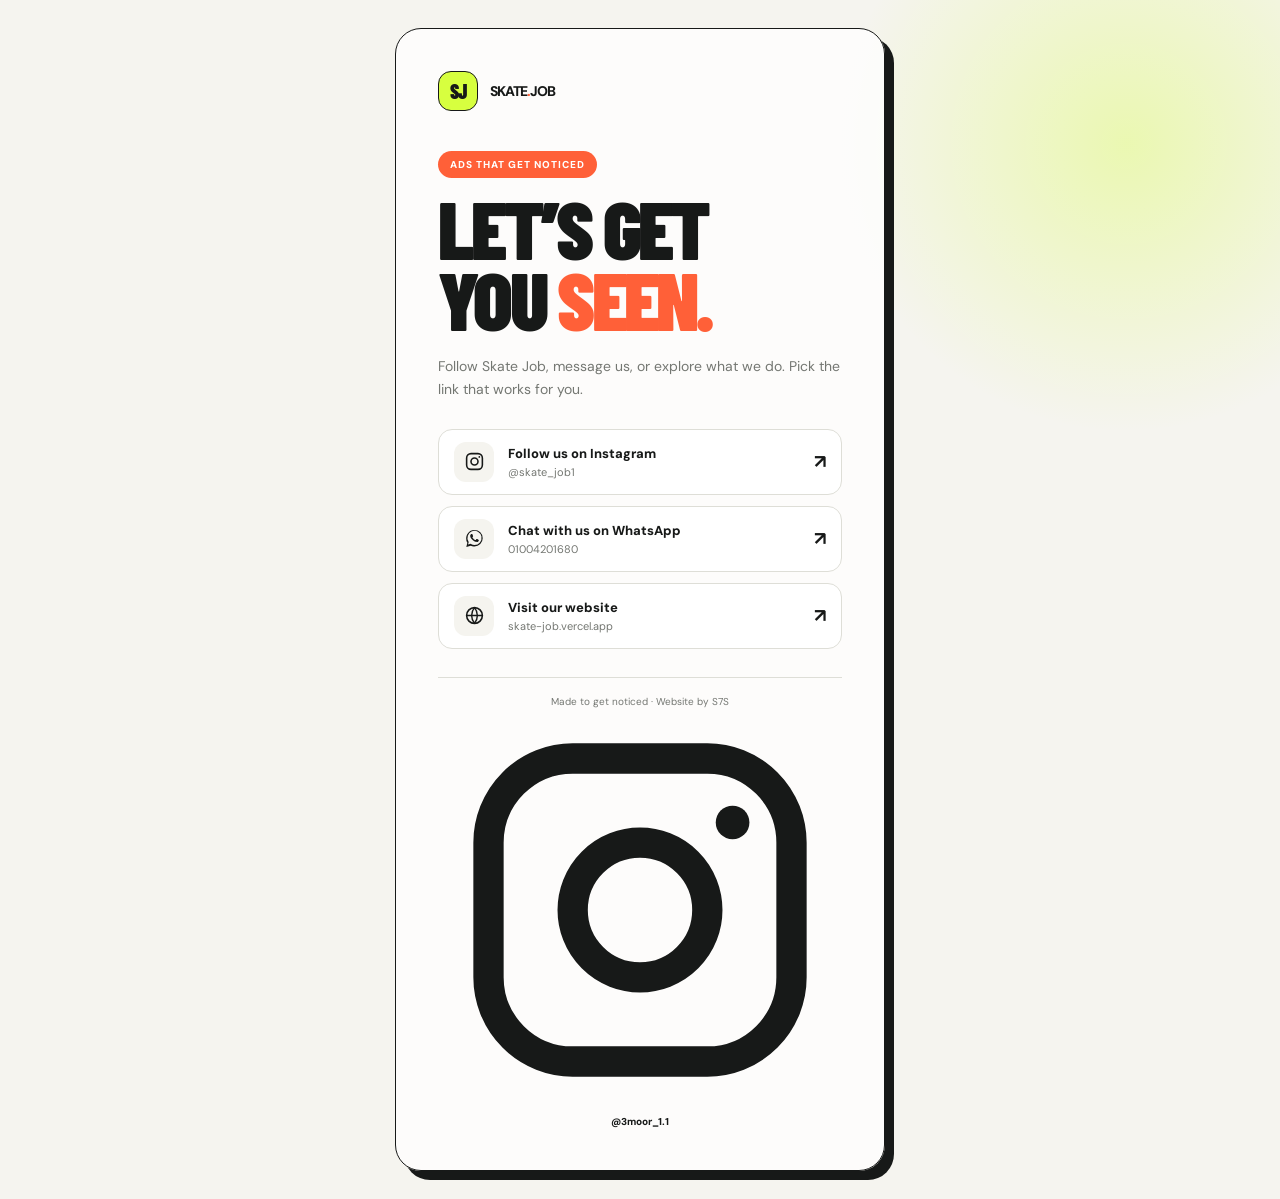
==== connect.html @ 805e794d "Add developer credit to connect.html footer Updated the connect.html file to include a developer cre" ====
<!DOCTYPE html>
<html lang="en">
  <head>
    <meta charset="UTF-8" />
    <meta name="viewport" content="width=device-width, initial-scale=1" />
    <meta name="theme-color" content="#f5f4ef" />
    <meta
      name="description"
      content="Connect with Skate Job on Instagram, WhatsApp, or visit our website."
    />
    <title>Connect with Skate Job</title>
    <link rel="preconnect" href="https://fonts.googleapis.com" />
    <link rel="preconnect" href="https://fonts.gstatic.com" crossorigin />
    <link
      href="https://fonts.googleapis.com/css2?family=Barlow+Condensed:wght@600;700;800;900&family=DM+Sans:wght@400;500;600;700;800&display=swap"
      rel="stylesheet"
    />
    <style>
      :root {
        color-scheme: light;
        --paper: #f5f4ef;
        --ink: #171918;
        --muted: #747772;
        --line: #deded7;
        --lime: #d7ff3f;
        --orange: #ff6038;
        --display: "Barlow Condensed", Impact, sans-serif;
        --body: "DM Sans", Arial, sans-serif;
      }

      * {
        box-sizing: border-box;
      }

      body {
        min-height: 100vh;
        margin: 0;
        padding: 28px 20px;
        display: grid;
        place-items: center;
        background:
          radial-gradient(circle at 88% 12%, rgba(215, 255, 63, 0.35), transparent 18rem),
          var(--paper);
        color: var(--ink);
        font-family: var(--body);
        -webkit-font-smoothing: antialiased;
      }

      a {
        color: inherit;
        text-decoration: none;
        -webkit-tap-highlight-color: transparent;
      }

      a:focus-visible {
        outline: 3px solid var(--orange);
        outline-offset: 4px;
      }

      .connect-card {
        width: min(100%, 490px);
        padding: clamp(26px, 7vw, 42px);
        border: 1px solid var(--ink);
        border-radius: 26px;
        background: rgba(255, 255, 255, 0.78);
        box-shadow: 9px 9px 0 var(--ink);
      }

      .brand {
        display: inline-flex;
        align-items: center;
        gap: 12px;
        font-size: 14px;
        font-weight: 800;
        letter-spacing: -0.07em;
      }

      .brand-mark {
        width: 40px;
        height: 40px;
        display: grid;
        place-items: center;
        border: 1px solid var(--ink);
        border-radius: 13px;
        background: var(--lime);
        font-family: var(--display);
        font-size: 20px;
        font-weight: 900;
      }

      .eyebrow {
        width: fit-content;
        margin: 40px 0 14px;
        padding: 7px 12px;
        border-radius: 20px;
        background: var(--orange);
        color: #fff;
        font-size: 10px;
        font-weight: 800;
        letter-spacing: 0.1em;
        text-transform: uppercase;
      }

      h1 {
        margin: 0;
        font-family: var(--display);
        font-size: clamp(58px, 14vw, 82px);
        font-weight: 900;
        letter-spacing: -0.045em;
        line-height: 0.87;
        text-transform: uppercase;
      }

      h1 span {
        color: var(--orange);
      }

      .intro {
        margin: 20px 0 28px;
        color: var(--muted);
        font-size: 14px;
        line-height: 1.65;
      }

      .links {
        display: grid;
        gap: 11px;
      }

      .link-card {
        min-height: 66px;
        display: flex;
        align-items: center;
        gap: 14px;
        padding: 11px 15px;
        border: 1px solid var(--line);
        border-radius: 14px;
        background: #fff;
        transition: transform 160ms ease, border-color 160ms ease, background 160ms ease;
      }

      .link-card:hover {
        transform: translateY(-2px);
        border-color: var(--ink);
        background: var(--lime);
      }

      .link-icon {
        width: 40px;
        height: 40px;
        flex: 0 0 auto;
        display: grid;
        place-items: center;
        border-radius: 12px;
        background: var(--paper);
      }

      .link-icon svg {
        width: 21px;
        height: 21px;
      }

      .link-copy {
        display: grid;
        gap: 3px;
      }

      .link-title {
        font-size: 13px;
        font-weight: 800;
      }

      .link-detail {
        color: var(--muted);
        font-size: 11px;
      }

      .arrow {
        margin-left: auto;
        font-size: 19px;
        font-weight: 700;
      }

      .footer {
        margin: 28px 0 0;
        padding-top: 17px;
        border-top: 1px solid var(--line);
        color: var(--muted);
        font-size: 10px;
        text-align: center;
      }

      .footer a {
        color: var(--ink);
        font-weight: 800;
      }

      @media (prefers-reduced-motion: reduce) {
        *,
        *::before,
        *::after {
          scroll-behavior: auto !important;
          transition-duration: 0.01ms !important;
        }
      }
    </style>
  </head>
  <body>
    <main class="connect-card">
      <a class="brand" href="https://skate-job.vercel.app/" aria-label="Skate Job website">
        <span class="brand-mark" aria-hidden="true">SJ</span>
        <span>SKATE<span style="color: var(--orange)">.</span>JOB</span>
      </a>

      <p class="eyebrow">Ads that get noticed</p>
      <h1>Let’s get<br />you <span>seen.</span></h1>
      <p class="intro">Follow Skate Job, message us, or explore what we do. Pick the link that works for you.</p>

      <nav class="links" aria-label="Connect with Skate Job">
        <a class="link-card" href="https://www.instagram.com/skate_job1/" target="_blank" rel="noopener noreferrer">
          <span class="link-icon" aria-hidden="true">
            <svg viewBox="0 0 24 24" fill="none">
              <rect x="3" y="3" width="18" height="18" rx="5" stroke="currentColor" stroke-width="1.8" />
              <circle cx="12" cy="12" r="4" stroke="currentColor" stroke-width="1.8" />
              <circle cx="17.5" cy="6.8" r="1" fill="currentColor" />
            </svg>
          </span>
          <span class="link-copy">
            <span class="link-title">Follow us on Instagram</span>
            <span class="link-detail">@skate_job1</span>
          </span>
          <span class="arrow" aria-hidden="true">↗</span>
        </a>

        <a class="link-card" href="https://wa.me/201004201680" target="_blank" rel="noopener noreferrer">
          <span class="link-icon" aria-hidden="true">
            <svg viewBox="0 0 32 32" fill="none">
              <path d="M16.02 3a12.75 12.75 0 0 0-10.9 19.37L3.5 29l6.8-1.78A12.9 12.9 0 0 0 16.02 28h.01A12.5 12.5 0 0 0 28.5 15.5 12.48 12.48 0 0 0 16.02 3Zm0 22.8h-.01a10.7 10.7 0 0 1-5.45-1.49l-.39-.23-4.04 1.06 1.08-3.94-.26-.41a10.73 10.73 0 1 1 9.07 5.01Zm5.89-8.05c-.32-.16-1.9-.94-2.19-1.04-.29-.11-.51-.16-.73.16-.21.32-.83 1.04-1.02 1.26-.19.21-.38.24-.7.08-.32-.16-1.36-.5-2.59-1.59-.96-.85-1.6-1.9-1.79-2.22-.19-.32-.02-.49.14-.65.14-.14.32-.37.48-.56.16-.19.21-.32.32-.54.1-.22.05-.4-.03-.56-.08-.16-.73-1.76-1-2.4-.26-.63-.53-.54-.73-.55h-.62c-.22 0-.57.08-.86.4-.3.32-1.13 1.1-1.13 2.69s1.16 3.12 1.32 3.33c.16.22 2.28 3.48 5.52 4.88.77.33 1.37.53 1.84.68.77.24 1.47.21 2.02.13.62-.09 1.9-.78 2.17-1.53.27-.75.27-1.4.19-1.53-.08-.13-.29-.21-.61-.37Z" fill="currentColor" />
            </svg>
          </span>
          <span class="link-copy">
            <span class="link-title">Chat with us on WhatsApp</span>
            <span class="link-detail">01004201680</span>
          </span>
          <span class="arrow" aria-hidden="true">↗</span>
        </a>

        <a class="link-card" href="https://skate-job.vercel.app/">
          <span class="link-icon" aria-hidden="true">
            <svg viewBox="0 0 24 24" fill="none">
              <circle cx="12" cy="12" r="9" stroke="currentColor" stroke-width="1.8" />
              <path d="M3 12h18M12 3a14 14 0 0 1 0 18m0-18a14 14 0 0 0 0 18" stroke="currentColor" stroke-width="1.6" />
            </svg>
          </span>
          <span class="link-copy">
            <span class="link-title">Visit our website</span>
            <span class="link-detail">skate-job.vercel.app</span>
          </span>
          <span class="arrow" aria-hidden="true">↗</span>
        </a>
      </nav>

      <p class="footer">Made to get noticed · <span class="developer-credit">Website by S7S <a href="https://www.instagram.com/3moor_1.1/" target="_blank" rel="noopener noreferrer" aria-label="Visit S7S on Instagram, @3moor_1.1"><svg viewBox="0 0 24 24" fill="none" aria-hidden="true"><rect x="3" y="3" width="18" height="18" rx="5" stroke="currentColor" stroke-width="1.8" /><circle cx="12" cy="12" r="4" stroke="currentColor" stroke-width="1.8" /><circle cx="17.5" cy="6.8" r="1" fill="currentColor" /></svg><span>@3moor_1.1</span></a></span></p>
    </main>
  </body>
</html>
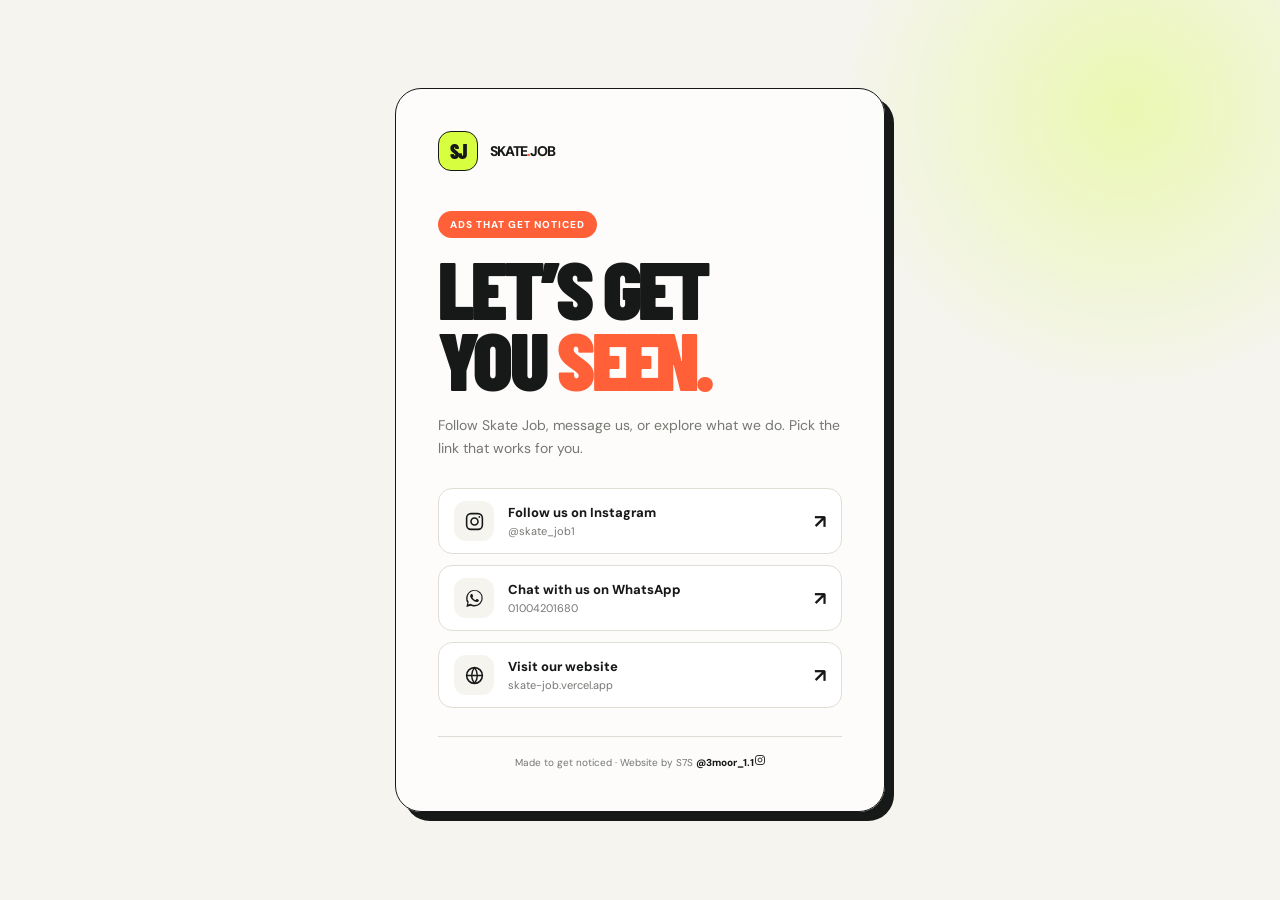
==== commit d9edc974: "Put small Instagram icon beside S7S handle" ====
--- a/connect.html
+++ b/connect.html
@@ -260,7 +260,7 @@
         </a>
       </nav>
 
-      <p class="footer">Made to get noticed · <span class="developer-credit">Website by S7S <a href="https://www.instagram.com/3moor_1.1/" target="_blank" rel="noopener noreferrer" aria-label="Visit S7S on Instagram, @3moor_1.1"><svg viewBox="0 0 24 24" fill="none" aria-hidden="true"><rect x="3" y="3" width="18" height="18" rx="5" stroke="currentColor" stroke-width="1.8" /><circle cx="12" cy="12" r="4" stroke="currentColor" stroke-width="1.8" /><circle cx="17.5" cy="6.8" r="1" fill="currentColor" /></svg><span>@3moor_1.1</span></a></span></p>
+      <p class="footer">Made to get noticed · <span class="developer-credit">Website by S7S <a href="https://www.instagram.com/3moor_1.1/" target="_blank" rel="noopener noreferrer" aria-label="Visit S7S on Instagram, @3moor_1.1"><span>@3moor_1.1</span><svg viewBox="0 0 24 24" width="12" height="12" fill="none" aria-hidden="true"><rect x="3" y="3" width="18" height="18" rx="5" stroke="currentColor" stroke-width="1.8" /><circle cx="12" cy="12" r="4" stroke="currentColor" stroke-width="1.8" /><circle cx="17.5" cy="6.8" r="1" fill="currentColor" /></svg></a></span></p>
     </main>
   </body>
 </html>
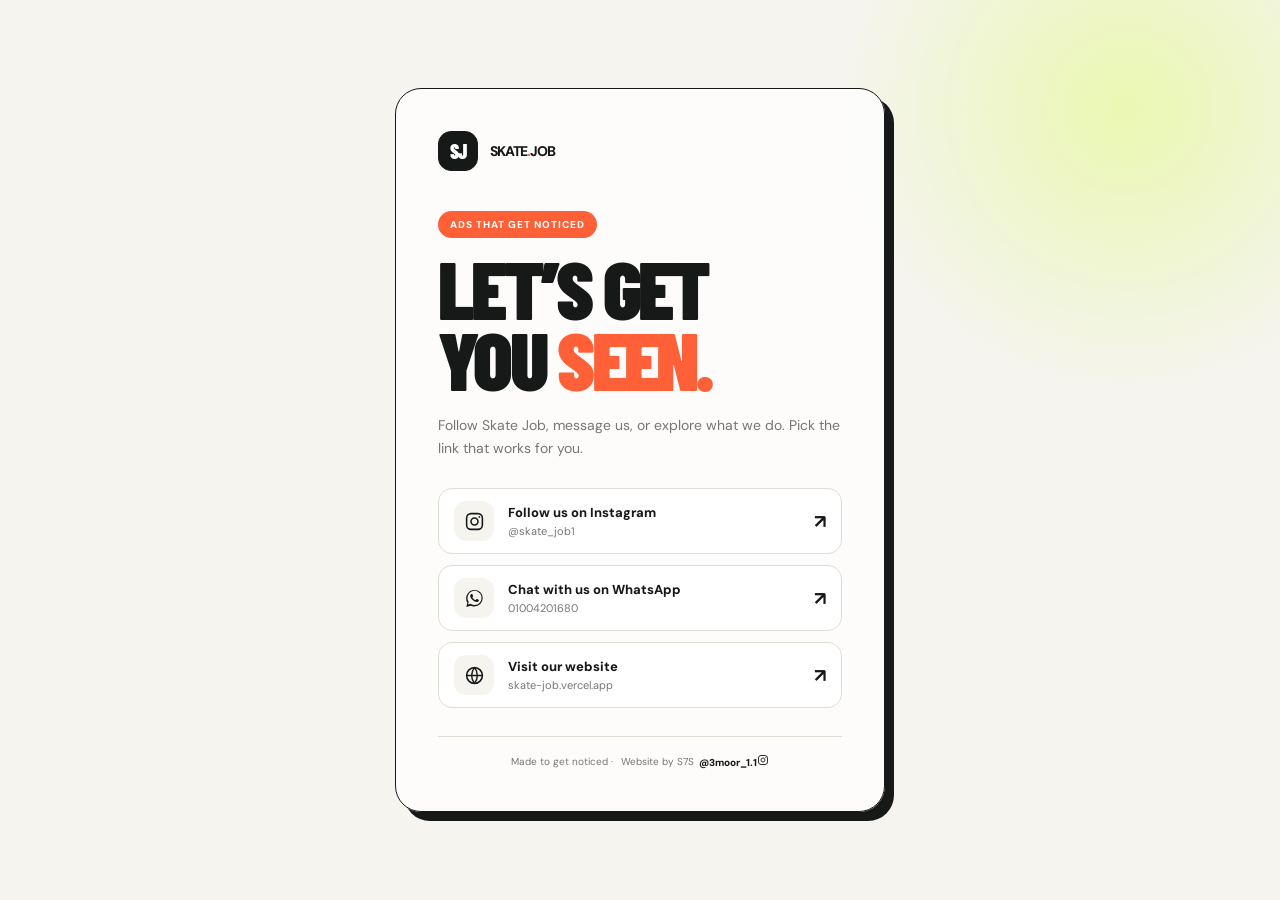
==== commit 6500f1f7: "Update SJ logo and invert QR code colors" ====
--- a/connect.html
+++ b/connect.html
@@ -82,7 +82,8 @@
         place-items: center;
         border: 1px solid var(--ink);
         border-radius: 13px;
-        background: var(--lime);
+        background: var(--ink);
+        color: #fff;
         font-family: var(--display);
         font-size: 20px;
         font-weight: 900;
@@ -195,6 +196,20 @@
         font-weight: 800;
       }
 
+      .developer-credit {
+        display: inline-flex;
+        align-items: center;
+        gap: 5px;
+        margin-left: 5px;
+        white-space: nowrap;
+      }
+
+      .developer-credit svg {
+        width: 12px;
+        height: 12px;
+        flex: 0 0 auto;
+      }
+
       @media (prefers-reduced-motion: reduce) {
         *,
         *::before,
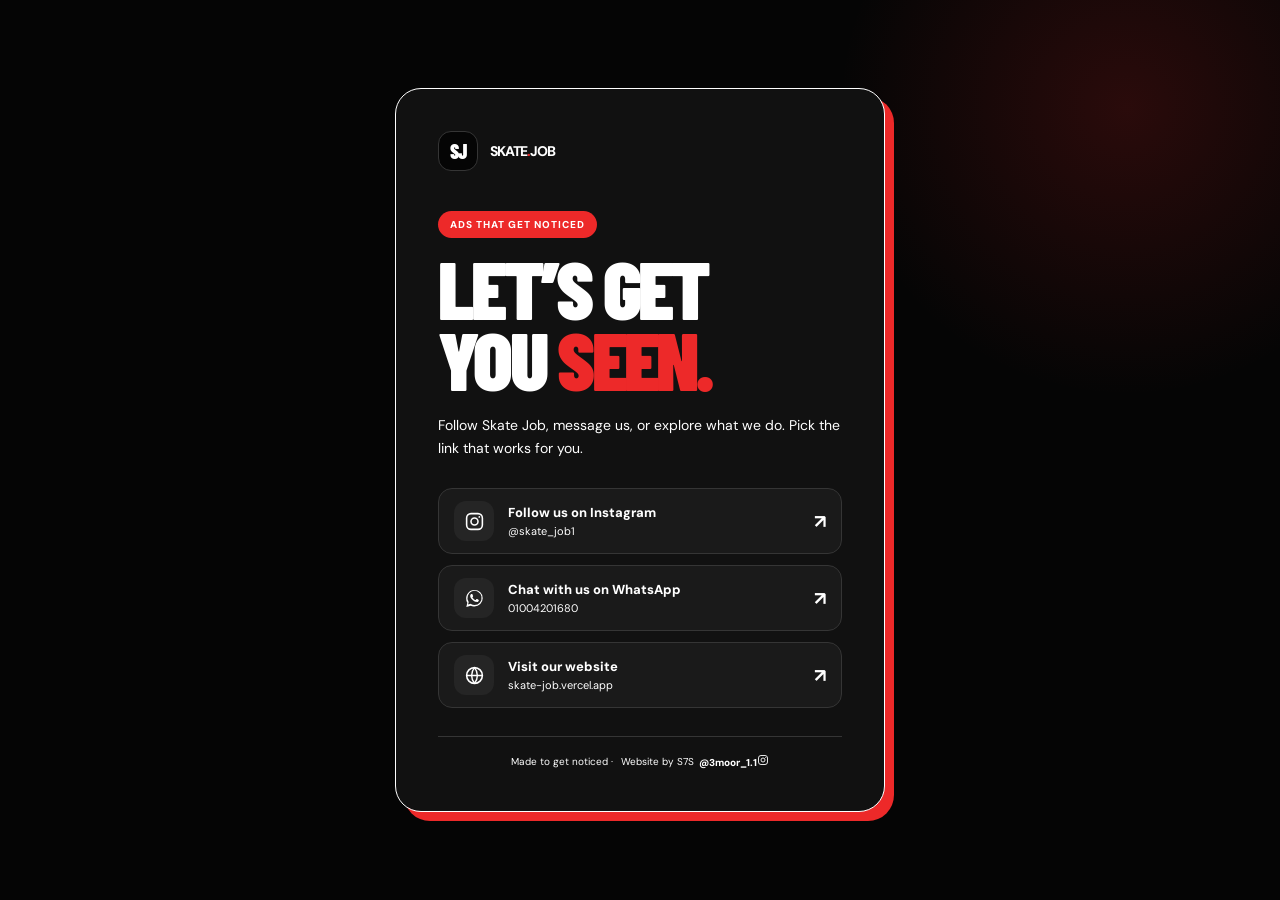
==== commit 14b587b5: "Apply black, white, and red website theme" ====
--- a/connect.html
+++ b/connect.html
@@ -3,7 +3,7 @@
   <head>
     <meta charset="UTF-8" />
     <meta name="viewport" content="width=device-width, initial-scale=1" />
-    <meta name="theme-color" content="#f5f4ef" />
+    <meta name="theme-color" content="#050505" />
     <meta
       name="description"
       content="Connect with Skate Job on Instagram, WhatsApp, or visit our website."
@@ -17,13 +17,13 @@
     />
     <style>
       :root {
-        color-scheme: light;
-        --paper: #f5f4ef;
-        --ink: #171918;
-        --muted: #747772;
-        --line: #deded7;
-        --lime: #d7ff3f;
-        --orange: #ff6038;
+        color-scheme: dark;
+        --paper: #050505;
+        --ink: #ffffff;
+        --muted: #ffffff;
+        --line: #353535;
+        --lime: #ed2929;
+        --orange: #ed2929;
         --display: "Barlow Condensed", Impact, sans-serif;
         --body: "DM Sans", Arial, sans-serif;
       }
@@ -39,7 +39,7 @@
         display: grid;
         place-items: center;
         background:
-          radial-gradient(circle at 88% 12%, rgba(215, 255, 63, 0.35), transparent 18rem),
+          radial-gradient(circle at 88% 12%, rgba(237, 41, 41, 0.16), transparent 18rem),
           var(--paper);
         color: var(--ink);
         font-family: var(--body);
@@ -62,8 +62,8 @@
         padding: clamp(26px, 7vw, 42px);
         border: 1px solid var(--ink);
         border-radius: 26px;
-        background: rgba(255, 255, 255, 0.78);
-        box-shadow: 9px 9px 0 var(--ink);
+        background: #111111;
+        box-shadow: 9px 9px 0 #ed2929;
       }
 
       .brand {
@@ -80,9 +80,9 @@
         height: 40px;
         display: grid;
         place-items: center;
-        border: 1px solid var(--ink);
+        border: 1px solid var(--line);
         border-radius: 13px;
-        background: var(--ink);
+        background: #050505;
         color: #fff;
         font-family: var(--display);
         font-size: 20px;
@@ -136,14 +136,15 @@
         padding: 11px 15px;
         border: 1px solid var(--line);
         border-radius: 14px;
-        background: #fff;
+        background: #1a1a1a;
         transition: transform 160ms ease, border-color 160ms ease, background 160ms ease;
       }
 
       .link-card:hover {
         transform: translateY(-2px);
         border-color: var(--ink);
-        background: var(--lime);
+        background: var(--orange);
+        color: #fff;
       }
 
       .link-icon {
@@ -153,7 +154,7 @@
         display: grid;
         place-items: center;
         border-radius: 12px;
-        background: var(--paper);
+        background: #252525;
       }
 
       .link-icon svg {
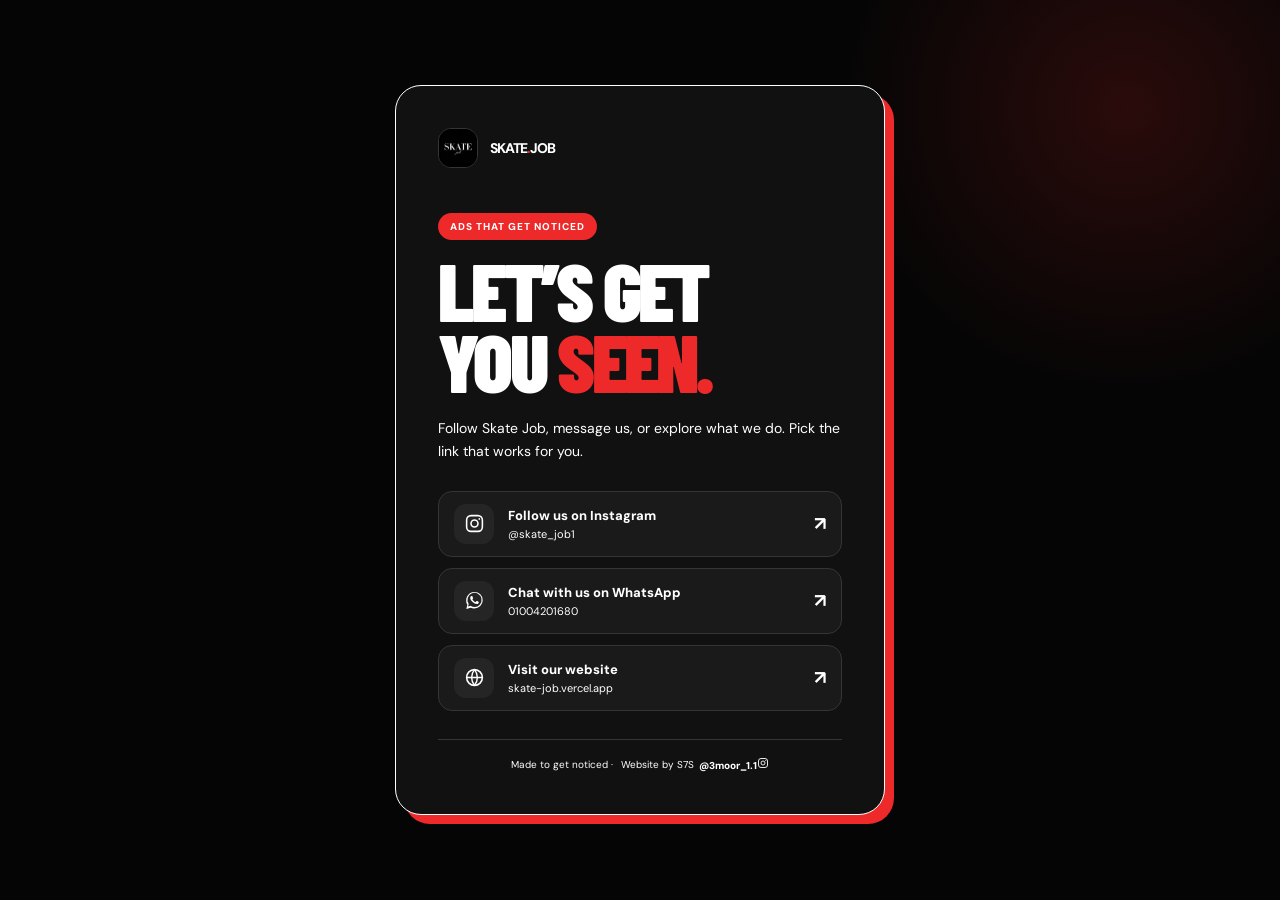
==== commit 6d1f5b89: "Apply logo to connect page" ====
--- a/connect.html
+++ b/connect.html
@@ -75,7 +75,7 @@
         letter-spacing: -0.07em;
       }
 
-      .brand-mark {
+      .brand-mark {         object-fit: cover;
         width: 40px;
         height: 40px;
         display: grid;
@@ -224,7 +224,7 @@
   <body>
     <main class="connect-card">
       <a class="brand" href="https://skate-job.vercel.app/" aria-label="Skate Job website">
-        <span class="brand-mark" aria-hidden="true">SJ</span>
+        <img class="brand-mark" src="brand-logo.jpe" alt="Skate Job logo" />
         <span>SKATE<span style="color: var(--orange)">.</span>JOB</span>
       </a>
 
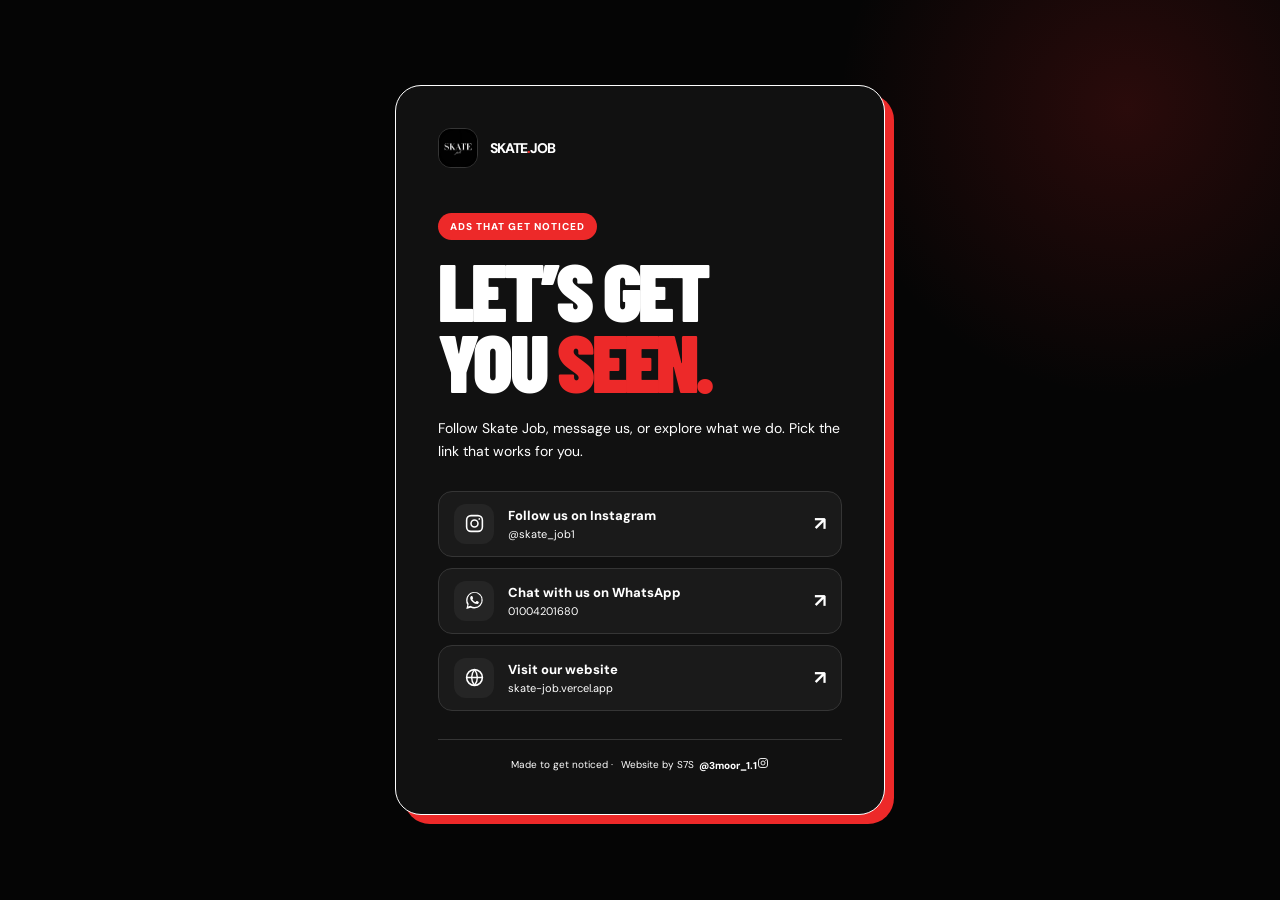
==== commit 138949fd: "Create an immersive editorial Skate Job experience Refine the WEGZWORLD-inspired layout with a cinem" ====
--- a/connect.html
+++ b/connect.html
@@ -75,18 +75,14 @@
         letter-spacing: -0.07em;
       }
 
-      .brand-mark {         object-fit: cover;
+      .brand-mark {
         width: 40px;
         height: 40px;
-        display: grid;
-        place-items: center;
+        display: block;
         border: 1px solid var(--line);
         border-radius: 13px;
         background: #050505;
-        color: #fff;
-        font-family: var(--display);
-        font-size: 20px;
-        font-weight: 900;
+        object-fit: cover;
       }
 
       .eyebrow {
@@ -181,6 +177,11 @@
         margin-left: auto;
         font-size: 19px;
         font-weight: 700;
+        transition: transform 280ms cubic-bezier(0.22, 1, 0.36, 1);
+      }
+
+      .link-card:hover .arrow {
+        transform: translate(3px, -2px);
       }
 
       .footer {
@@ -211,11 +212,102 @@
         flex: 0 0 auto;
       }
 
+      @media (prefers-reduced-motion: no-preference) {
+        .connect-card {
+          animation: card-arrive 850ms cubic-bezier(0.22, 1, 0.36, 1) both;
+        }
+
+        .connect-card > .brand,
+        .connect-card > .eyebrow,
+        .connect-card > h1,
+        .connect-card > .intro,
+        .connect-card > .links,
+        .connect-card > .footer {
+          opacity: 0;
+          animation: content-arrive 700ms cubic-bezier(0.22, 1, 0.36, 1) both;
+        }
+
+        .connect-card > .brand {
+          animation-delay: 100ms;
+        }
+
+        .connect-card > .eyebrow {
+          animation-delay: 180ms;
+        }
+
+        .connect-card > h1 {
+          animation-delay: 240ms;
+        }
+
+        .connect-card > .intro {
+          animation-delay: 300ms;
+        }
+
+        .links .link-card {
+          opacity: 0;
+          animation: link-reveal 650ms cubic-bezier(0.22, 1, 0.36, 1) both;
+        }
+
+        .links .link-card:nth-child(1) {
+          animation-delay: 380ms;
+        }
+
+        .links .link-card:nth-child(2) {
+          animation-delay: 460ms;
+        }
+
+        .links .link-card:nth-child(3) {
+          animation-delay: 540ms;
+        }
+
+        .connect-card > .footer {
+          animation-delay: 620ms;
+        }
+      }
+
+      @keyframes card-arrive {
+        from {
+          opacity: 0;
+          transform: translateY(20px);
+        }
+
+        to {
+          opacity: 1;
+          transform: translateY(0);
+        }
+      }
+
+      @keyframes content-arrive {
+        from {
+          opacity: 0;
+          transform: translateY(12px);
+        }
+
+        to {
+          opacity: 1;
+          transform: translateY(0);
+        }
+      }
+
+      @keyframes link-reveal {
+        from {
+          opacity: 0;
+          clip-path: inset(0 0 100% 0);
+        }
+
+        to {
+          opacity: 1;
+          clip-path: inset(0);
+        }
+      }
+
       @media (prefers-reduced-motion: reduce) {
         *,
         *::before,
         *::after {
           scroll-behavior: auto !important;
+          animation-duration: 0.01ms !important;
+          animation-iteration-count: 1 !important;
           transition-duration: 0.01ms !important;
         }
       }
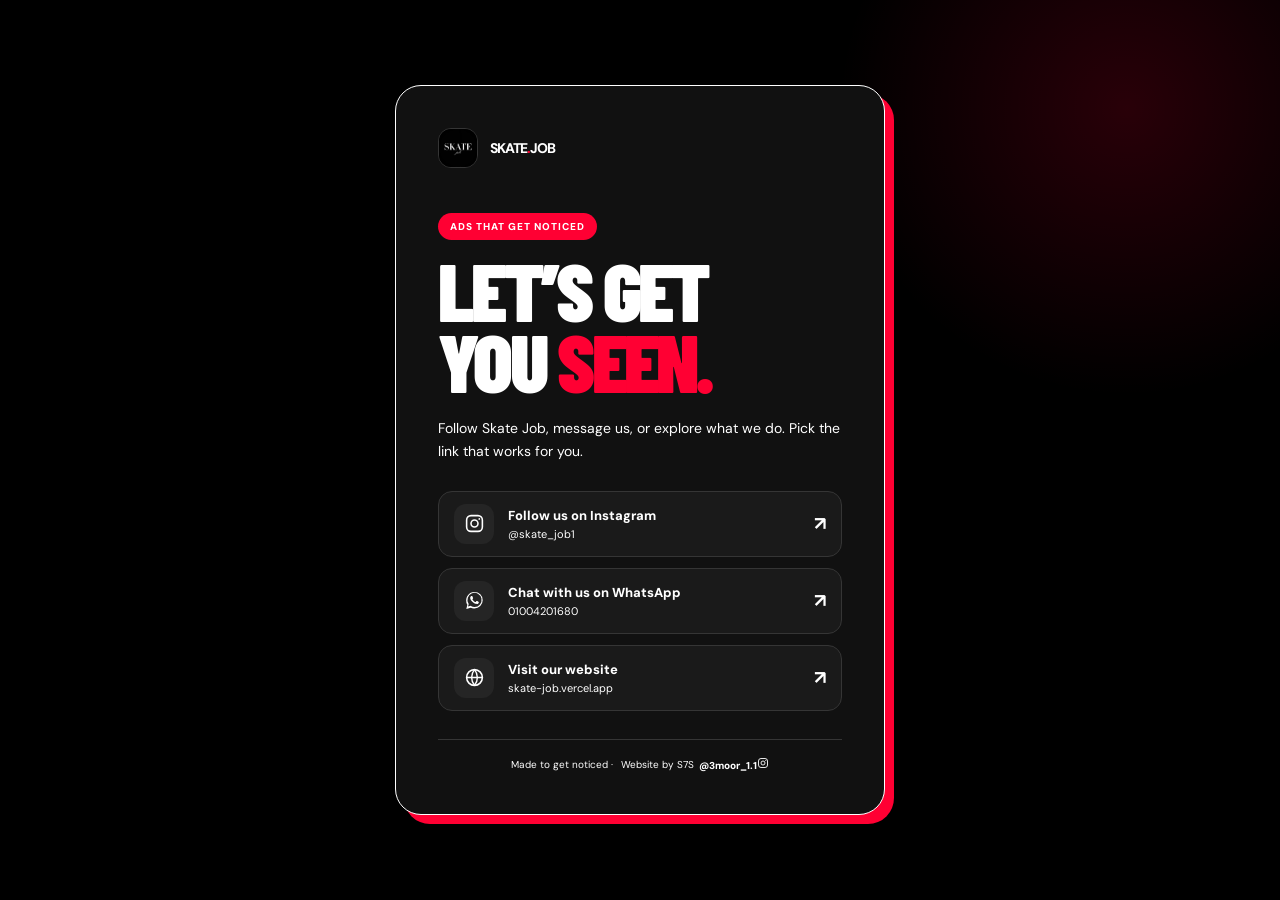
==== commit 16ef66c0: "Add transitions and update site branding" ====
--- a/connect.html
+++ b/connect.html
@@ -3,7 +3,7 @@
   <head>
     <meta charset="UTF-8" />
     <meta name="viewport" content="width=device-width, initial-scale=1" />
-    <meta name="theme-color" content="#050505" />
+    <meta name="theme-color" content="#000000" />
     <meta
       name="description"
       content="Connect with Skate Job on Instagram, WhatsApp, or visit our website."
@@ -15,15 +15,17 @@
       href="https://fonts.googleapis.com/css2?family=Barlow+Condensed:wght@600;700;800;900&family=DM+Sans:wght@400;500;600;700;800&display=swap"
       rel="stylesheet"
     />
+    <link rel="stylesheet" href="transitions.css" />
+    <script src="script.js" defer></script>
     <style>
       :root {
         color-scheme: dark;
-        --paper: #050505;
+        --paper: #000000;
         --ink: #ffffff;
         --muted: #ffffff;
         --line: #353535;
-        --lime: #ed2929;
-        --orange: #ed2929;
+        --lime: #ff0033;
+        --orange: #ff0033;
         --display: "Barlow Condensed", Impact, sans-serif;
         --body: "DM Sans", Arial, sans-serif;
       }
@@ -39,7 +41,7 @@
         display: grid;
         place-items: center;
         background:
-          radial-gradient(circle at 88% 12%, rgba(237, 41, 41, 0.16), transparent 18rem),
+          radial-gradient(circle at 88% 12%, rgba(255, 0, 51, 0.16), transparent 18rem),
           var(--paper);
         color: var(--ink);
         font-family: var(--body);
@@ -63,7 +65,7 @@
         border: 1px solid var(--ink);
         border-radius: 26px;
         background: #111111;
-        box-shadow: 9px 9px 0 #ed2929;
+        box-shadow: 9px 9px 0 #ff0033;
       }
 
       .brand {
@@ -81,7 +83,7 @@
         display: block;
         border: 1px solid var(--line);
         border-radius: 13px;
-        background: #050505;
+        background: #000000;
         object-fit: cover;
       }
 
@@ -314,8 +316,9 @@
     </style>
   </head>
   <body>
+    <div class="page-transition" aria-hidden="true"></div>
     <main class="connect-card">
-      <a class="brand" href="https://skate-job.vercel.app/" aria-label="Skate Job website">
+      <a class="brand" href="index.html" aria-label="Skate Job website">
         <img class="brand-mark" src="brand-logo.jpe" alt="Skate Job logo" />
         <span>SKATE<span style="color: var(--orange)">.</span>JOB</span>
       </a>
@@ -353,7 +356,7 @@
           <span class="arrow" aria-hidden="true">↗</span>
         </a>
 
-        <a class="link-card" href="https://skate-job.vercel.app/">
+        <a class="link-card" href="index.html">
           <span class="link-icon" aria-hidden="true">
             <svg viewBox="0 0 24 24" fill="none">
               <circle cx="12" cy="12" r="9" stroke="currentColor" stroke-width="1.8" />
--- a/transitions.css
+++ b/transitions.css
@@ -0,0 +1,106 @@
+:root {
+  --transition-accent: #ff0033;
+}
+
+@view-transition {
+  navigation: auto;
+}
+
+::view-transition {
+  background: var(--transition-accent);
+}
+
+::view-transition-group(root) {
+  animation-duration: 820ms;
+  animation-timing-function: cubic-bezier(0.22, 1, 0.36, 1);
+}
+
+::view-transition-old(root) {
+  animation: page-view-exit 360ms cubic-bezier(0.4, 0, 1, 1) both;
+}
+
+::view-transition-new(root) {
+  animation: page-view-enter 820ms cubic-bezier(0.22, 1, 0.36, 1) both;
+}
+
+.page-transition {
+  position: fixed;
+  z-index: 9999;
+  inset: 0;
+  overflow: hidden;
+  background: var(--transition-accent);
+  pointer-events: none;
+  transform: translate3d(0, -105%, 0);
+  visibility: hidden;
+  will-change: transform;
+}
+
+.page-transition::after {
+  position: absolute;
+  inset: 0;
+  background: #000000;
+  clip-path: polygon(0 0, 100% 0, 100% 74%, 0 100%);
+  content: "";
+}
+
+.page-transition-leaving .page-transition {
+  visibility: visible;
+  transform: translate3d(0, 0, 0);
+  transition: transform 560ms cubic-bezier(0.76, 0, 0.24, 1);
+}
+
+.page-transition-entering .page-transition {
+  visibility: visible;
+  animation: curtain-reveal 850ms cubic-bezier(0.76, 0, 0.24, 1) both;
+}
+
+@keyframes page-view-exit {
+  to {
+    filter: brightness(0.55);
+    opacity: 0.45;
+    transform: scale(0.985);
+  }
+}
+
+@keyframes page-view-enter {
+  from {
+    clip-path: inset(0 0 100% 0);
+    filter: brightness(0.72);
+    transform: scale(1.025);
+  }
+
+  to {
+    clip-path: inset(0);
+    filter: brightness(1);
+    transform: scale(1);
+  }
+}
+
+@keyframes curtain-reveal {
+  from {
+    transform: translate3d(0, 0, 0);
+  }
+
+  to {
+    transform: translate3d(0, -105%, 0);
+  }
+}
+
+@media (prefers-reduced-motion: reduce) {
+  ::view-transition-group(root) {
+    animation-duration: 0s !important;
+  }
+
+  ::view-transition-old(root),
+  ::view-transition-new(root) {
+    animation: none !important;
+  }
+
+  .page-transition,
+  .page-transition-leaving .page-transition,
+  .page-transition-entering .page-transition {
+    animation: none !important;
+    transition: none !important;
+    visibility: hidden !important;
+  }
+}
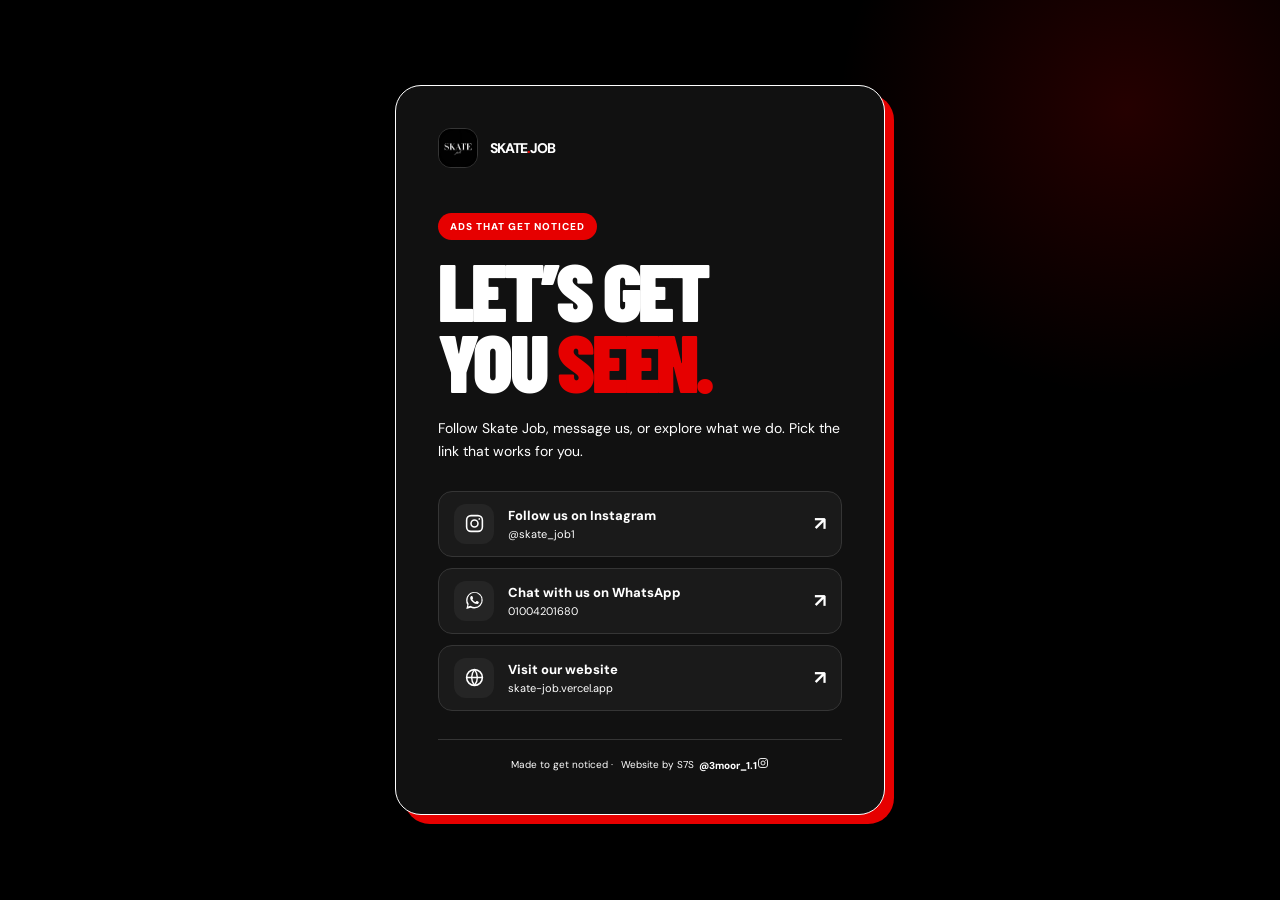
==== commit 18611cfd: "Make mobile accent true red" ====
--- a/connect.html
+++ b/connect.html
@@ -24,8 +24,8 @@
         --ink: #ffffff;
         --muted: #ffffff;
         --line: #353535;
-        --lime: #ff0033;
-        --orange: #ff0033;
+        --lime: #e60000;
+        --orange: #e60000;
         --display: "Barlow Condensed", Impact, sans-serif;
         --body: "DM Sans", Arial, sans-serif;
       }
@@ -41,7 +41,7 @@
         display: grid;
         place-items: center;
         background:
-          radial-gradient(circle at 88% 12%, rgba(255, 0, 51, 0.16), transparent 18rem),
+          radial-gradient(circle at 88% 12%, rgba(230, 0, 0, 0.16), transparent 18rem),
           var(--paper);
         color: var(--ink);
         font-family: var(--body);
@@ -65,7 +65,7 @@
         border: 1px solid var(--ink);
         border-radius: 26px;
         background: #111111;
-        box-shadow: 9px 9px 0 #ff0033;
+        box-shadow: 9px 9px 0 #e60000;
       }
 
       .brand {
--- a/transitions.css
+++ b/transitions.css
@@ -1,5 +1,5 @@
 :root {
-  --transition-accent: #ff0033;
+  --transition-accent: #e60000;
 }
 
 @view-transition {
